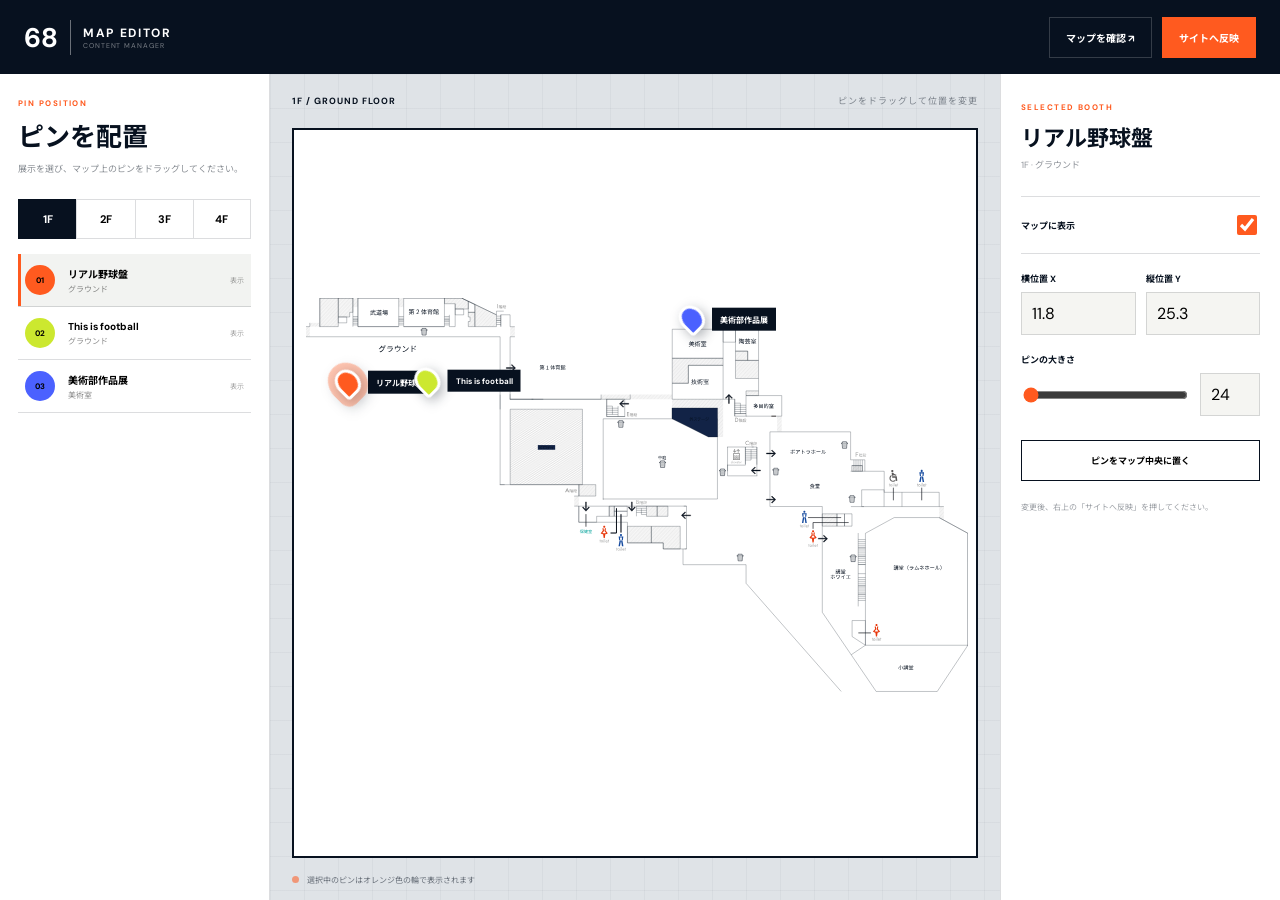
==== admin-map.html @ 493c0ae5 "Add files via upload" ====
<!doctype html>
<html lang="ja">
<head>
  <meta charset="utf-8">
  <meta name="viewport" content="width=device-width, initial-scale=1">
  <title>マップ編集 | SEIKO FESTA 管理画面</title>
  <link rel="preconnect" href="https://fonts.googleapis.com">
  <link rel="preconnect" href="https://fonts.gstatic.com" crossorigin>
  <link href="https://fonts.googleapis.com/css2?family=DM+Sans:wght@400;500;600;700&family=Noto+Sans+JP:wght@400;500;600;700&display=swap" rel="stylesheet">
  <link rel="stylesheet" href="admin-map.css">
  <style>[hidden]{display:none!important}.editor-svg{inset:0}</style>
  <script src="site-data.js"></script>
</head>
<body>
  <header class="editor-header">
    <a class="editor-brand" href="admin.html"><span>68</span><div><b>MAP EDITOR</b><small>CONTENT MANAGER</small></div></a>
    <div class="editor-header-actions"><a href="map.html" target="_blank">マップを確認 ↗</a><button id="export-button" type="button">サイトへ反映</button></div>
  </header>

  <main class="map-editor-app">
    <aside class="editor-sidebar">
      <div class="editor-intro"><p>PIN POSITION</p><h1>ピンを配置</h1><small>展示を選び、マップ上のピンをドラッグしてください。</small></div>
      <div class="editor-floors" id="editor-floors"><button class="active" data-floor="1F">1F</button><button data-floor="2F">2F</button><button data-floor="3F">3F</button><button data-floor="4F">4F</button></div>
      <div class="editor-booth-list" id="editor-booth-list"></div>
    </aside>

    <section class="editor-workspace">
      <div class="workspace-top"><b id="workspace-floor">1F / GROUND FLOOR</b><span>ピンをドラッグして位置を変更</span></div>
      <div class="editor-canvas" id="editor-canvas">
        <div class="editor-svg" id="editor-svg"></div>
        <div class="editor-pins" id="editor-pins"></div>
      </div>
      <div class="editor-help"><i></i> 選択中のピンはオレンジ色の輪で表示されます</div>
    </section>

    <aside class="pin-panel" id="pin-panel">
      <div class="pin-panel-empty" id="pin-panel-empty"><span>＋</span><p>左の一覧から展示を選択してください。</p></div>
      <div class="pin-panel-content" id="pin-panel-content" hidden>
        <p class="panel-kicker">SELECTED BOOTH</p><h2 id="selected-title"></h2><small id="selected-place"></small>
        <label class="toggle-row"><span>マップに表示</span><input id="pin-visible" type="checkbox"></label>
        <div class="coordinate-grid"><label><span>横位置 X</span><input id="pin-x" type="number" min="0" max="100" step="0.1"></label><label><span>縦位置 Y</span><input id="pin-y" type="number" min="0" max="100" step="0.1"></label></div>
        <label><span>ピンの大きさ</span><div class="size-control"><input id="pin-size-range" type="range" min="24" max="72" step="1"><input id="pin-size" type="number" min="24" max="72" step="1"></div></label>
        <button class="center-button" id="center-button" type="button">ピンをマップ中央に置く</button>
        <p class="panel-note">変更後、右上の「サイトへ反映」を押してください。</p>
      </div>
    </aside>
  </main>

  <dialog id="saved-dialog"><div>✓</div><h2>マップ設定を保存しました</h2><p>保存した <b>site-data.js</b> をサイトの同名ファイルと置き換えてください。</p><button id="dialog-close" type="button">閉じる</button></dialog>

  <script>
    const data = JSON.parse(JSON.stringify(window.SITE_DATA || { booths: [] }));
    const floorFiles = { "1F":"map1.8cgplEnB.svg", "2F":"map2.Cs3qd4O4.svg", "3F":"map3.BRoANSkX.svg", "4F":"map4.Dc8Ov8CJ.svg" };
    const floorLabels = { "1F":"GROUND FLOOR", "2F":"SECOND FLOOR", "3F":"THIRD FLOOR", "4F":"FOURTH FLOOR" };
    const floorAspects = { "1F":768.56/456.92, "2F":591.42/475.36, "3F":551.07/414.45, "4F":517.58/428.25 };
    const clamp = (value, minimum, maximum) => Math.min(maximum, Math.max(minimum, Number(value)));
    const escapeHTML = value => String(value ?? "").replace(/[&<>'"]/g, character => ({"&":"&amp;","<":"&lt;",">":"&gt;","'":"&#39;",'"':"&quot;"})[character]);
    const colorValue = value => /^#[0-9a-f]{6}$/i.test(value || "") ? value : "#ff5a1f";
    let activeFloor = "1F";
    let selectedId = null;
    let draggedId = null;

    const canvas = document.querySelector("#editor-canvas");
    const pins = document.querySelector("#editor-pins");
    const boothList = document.querySelector("#editor-booth-list");
    const pinX = document.querySelector("#pin-x");
    const pinY = document.querySelector("#pin-y");
    const pinSize = document.querySelector("#pin-size");
    const pinSizeRange = document.querySelector("#pin-size-range");
    const pinVisible = document.querySelector("#pin-visible");

    function currentBooth() { return data.booths.find(booth => booth.id === selectedId); }
    function floorBooths() { return data.booths.filter(booth => booth.floor === activeFloor); }

    function fitEditorMap() {
      const rect = canvas.getBoundingClientRect();
      const padding = 12;
      const availableWidth = Math.max(1, rect.width - padding * 2);
      const availableHeight = Math.max(1, rect.height - padding * 2);
      const aspect = floorAspects[activeFloor] || 1;
      let width = availableWidth;
      let height = width / aspect;
      if (height > availableHeight) { height = availableHeight; width = height * aspect; }
      const left = padding + (availableWidth - width) / 2;
      const top = padding + (availableHeight - height) / 2;
      [document.querySelector("#editor-svg"), pins].forEach(layer => {
        layer.style.left = `${left}px`; layer.style.top = `${top}px`;
        layer.style.right = "auto"; layer.style.bottom = "auto";
        layer.style.width = `${width}px`; layer.style.height = `${height}px`;
      });
    }

    async function loadSVG() {
      const holder = document.querySelector("#editor-svg");
      holder.classList.add("loading");
      try {
        const response = await fetch(floorFiles[activeFloor], { cache: "no-store" });
        if (!response.ok) throw new Error("load error");
        const source = await response.text();
        const svg = new DOMParser().parseFromString(source, "image/svg+xml").documentElement;
        const viewBox = svg.getAttribute("viewBox")?.trim().split(/[ ,]+/).map(Number);
        if (viewBox?.length === 4 && viewBox[2] > 0 && viewBox[3] > 0) floorAspects[activeFloor] = viewBox[2] / viewBox[3];
        svg.removeAttribute("width"); svg.removeAttribute("height"); svg.setAttribute("preserveAspectRatio", "xMidYMid meet");
        holder.replaceChildren(document.importNode(svg, true));
      } catch (error) {
        holder.innerHTML = `<object type="image/svg+xml" data="${floorFiles[activeFloor]}"></object>`;
      } finally { holder.classList.remove("loading"); fitEditorMap(); }
    }

    function renderList() {
      const list = floorBooths();
      boothList.innerHTML = list.length ? list.map((booth, index) => `<button type="button" data-id="${escapeHTML(booth.id)}" class="${booth.id === selectedId ? 'active' : ''}"><i style="background:${colorValue(booth.color)}">${String(index + 1).padStart(2,'0')}</i><span><b>${escapeHTML(booth.title)}</b><small>${escapeHTML(booth.place)}</small></span><em>${booth.mapVisible === false || booth.mapVisible === 'false' ? '非表示' : '表示'}</em></button>`).join("") : '<p class="no-booths">この階に展示はありません。</p>';
      boothList.querySelectorAll("button").forEach(button => button.addEventListener("click", () => selectBooth(button.dataset.id)));
    }

    function renderPins() {
      pins.innerHTML = floorBooths().filter(booth => booth.mapVisible !== false && booth.mapVisible !== "false").map(booth => `<button type="button" class="editor-pin ${booth.id === selectedId ? 'selected' : ''}" data-id="${escapeHTML(booth.id)}" style="--x:${clamp(booth.mapX ?? 50,0,100)}%;--y:${clamp(booth.mapY ?? 50,0,100)}%;--size:${clamp(booth.mapSize ?? 36,24,72)}px;--color:${colorValue(booth.color)}" aria-label="${escapeHTML(booth.title)}のピンを移動"><i></i><span>${escapeHTML(booth.title)}</span></button>`).join("");
      pins.querySelectorAll(".editor-pin").forEach(pin => {
        pin.addEventListener("click", () => selectBooth(pin.dataset.id));
        pin.addEventListener("pointerdown", event => { event.preventDefault(); draggedId = pin.dataset.id; selectBooth(draggedId, false); pin.setPointerCapture(event.pointerId); pin.classList.add("dragging"); });
        pin.addEventListener("pointermove", event => { if (draggedId !== pin.dataset.id) return; movePin(event.clientX, event.clientY); });
        const stop = () => { draggedId = null; pin.classList.remove("dragging"); };
        pin.addEventListener("pointerup", stop); pin.addEventListener("pointercancel", stop);
      });
    }

    function movePin(clientX, clientY) {
      const booth = currentBooth(); if (!booth) return;
      const rect = pins.getBoundingClientRect();
      booth.mapX = Math.round(clamp((clientX - rect.left) / rect.width * 100, 0, 100) * 10) / 10;
      booth.mapY = Math.round(clamp((clientY - rect.top) / rect.height * 100, 0, 100) * 10) / 10;
      pinX.value = booth.mapX; pinY.value = booth.mapY;
      const pin = pins.querySelector(`[data-id="${CSS.escape(booth.id)}"]`);
      if (pin) { pin.style.setProperty("--x", `${booth.mapX}%`); pin.style.setProperty("--y", `${booth.mapY}%`); }
    }

    function selectBooth(id, rerender = true) {
      selectedId = id;
      const booth = currentBooth(); if (!booth) return;
      document.querySelector("#pin-panel-empty").hidden = true;
      document.querySelector("#pin-panel-content").hidden = false;
      document.querySelector("#selected-title").textContent = booth.title;
      document.querySelector("#selected-place").textContent = `${booth.floor} · ${booth.place}`;
      pinX.value = booth.mapX ?? 50; pinY.value = booth.mapY ?? 50; pinSize.value = booth.mapSize ?? 36; pinSizeRange.value = booth.mapSize ?? 36;
      pinVisible.checked = booth.mapVisible !== false && booth.mapVisible !== "false";
      renderList();
      if (rerender) renderPins();
      else pins.querySelectorAll(".editor-pin").forEach(pin => pin.classList.toggle("selected", pin.dataset.id === id));
    }

    function updateSelected() {
      const booth = currentBooth(); if (!booth) return;
      booth.mapX = clamp(pinX.value,0,100); booth.mapY = clamp(pinY.value,0,100); booth.mapSize = clamp(pinSize.value,24,72); booth.mapVisible = pinVisible.checked;
      pinSizeRange.value = booth.mapSize; renderList(); renderPins();
    }

    [pinX,pinY,pinSize,pinVisible].forEach(input => input.addEventListener("input", updateSelected));
    pinSizeRange.addEventListener("input", () => { pinSize.value = pinSizeRange.value; updateSelected(); });
    document.querySelector("#center-button").addEventListener("click", () => { pinX.value=50; pinY.value=50; pinVisible.checked=true; updateSelected(); });

    function selectFloor(floor) {
      activeFloor = floor;
      document.querySelectorAll("#editor-floors button").forEach(button => button.classList.toggle("active", button.dataset.floor === floor));
      document.querySelector("#workspace-floor").textContent = `${floor} / ${floorLabels[floor]}`;
      const first = floorBooths()[0]; selectedId = first?.id || null;
      fitEditorMap(); loadSVG(); renderList(); renderPins();
      if (first) selectBooth(first.id); else { document.querySelector("#pin-panel-empty").hidden=false; document.querySelector("#pin-panel-content").hidden=true; }
    }
    document.querySelectorAll("#editor-floors button").forEach(button => button.addEventListener("click", () => selectFloor(button.dataset.floor)));
    window.addEventListener("resize", fitEditorMap);

    function makeDataFile() { return `window.SITE_DATA = ${JSON.stringify(data, null, 2)};\n`; }
    document.querySelector("#export-button").addEventListener("click", async () => {
      const content = makeDataFile();
      try {
        if ("showSaveFilePicker" in window) {
          const handle = await window.showSaveFilePicker({ suggestedName:"site-data.js", types:[{description:"JavaScript data file",accept:{"text/javascript":[".js"]}}] });
          const writable = await handle.createWritable(); await writable.write(content); await writable.close();
        } else {
          const url = URL.createObjectURL(new Blob([content],{type:"text/javascript;charset=utf-8"}));
          const link = document.createElement("a"); link.href=url; link.download="site-data.js"; link.click(); URL.revokeObjectURL(url);
        }
        document.querySelector("#saved-dialog").showModal();
      } catch (error) { if (error.name !== "AbortError") alert("保存できませんでした。もう一度お試しください。"); }
    });
    document.querySelector("#dialog-close").addEventListener("click", () => document.querySelector("#saved-dialog").close());
    selectFloor("1F");
  </script>
</body>
</html>
---- admin-map.css ----
:root{--ink:#07111f;--panel:#0a1727;--paper:#dfe3e7;--orange:#ff5a1f;--lime:#d7ff42;--line:rgba(7,17,31,.14)}*{box-sizing:border-box}html,body{width:100%;height:100%;margin:0;overflow:hidden}body{background:#eef0f1;color:var(--ink);font-family:"DM Sans","Noto Sans JP",sans-serif}a{color:inherit;text-decoration:none}button,input{font:inherit}.editor-header{height:74px;padding:0 24px;display:flex;align-items:center;justify-content:space-between;background:var(--ink);color:#fff}.editor-brand{display:flex;align-items:center;gap:12px}.editor-brand>span{font-size:27px;font-weight:700;border-right:1px solid rgba(255,255,255,.4);padding-right:12px}.editor-brand b{display:block;font-size:12px;letter-spacing:.14em}.editor-brand small{display:block;font-size:7px;letter-spacing:.13em;opacity:.45}.editor-header-actions{display:flex;align-items:center;gap:10px}.editor-header-actions a,.editor-header-actions button{border:1px solid rgba(255,255,255,.18);background:transparent;color:#fff;padding:12px 16px;font-size:10px;font-weight:700;cursor:pointer}.editor-header-actions button{background:var(--orange);border-color:var(--orange)}.map-editor-app{height:calc(100dvh - 74px);display:grid;grid-template-columns:270px minmax(0,1fr) 280px}.editor-sidebar{min-height:0;padding:24px 18px;background:#fff;border-right:1px solid var(--line);display:flex;flex-direction:column}.editor-intro p,.panel-kicker{margin:0;font-size:8px;font-weight:700;letter-spacing:.18em;color:var(--orange)}.editor-intro h1{margin:8px 0;font-size:26px}.editor-intro small{display:block;font-size:9px;line-height:1.7;opacity:.48}.editor-floors{display:grid;grid-template-columns:repeat(4,1fr);margin:22px 0 15px}.editor-floors button{height:40px;border:1px solid var(--line);border-right:0;background:transparent;font-size:11px;font-weight:700;cursor:pointer}.editor-floors button:last-child{border-right:1px solid var(--line)}.editor-floors button.active{background:var(--ink);color:#fff}.editor-booth-list{min-height:0;overflow-y:auto}.editor-booth-list button{width:100%;display:grid;grid-template-columns:34px 1fr auto;align-items:center;gap:9px;padding:11px 7px;border:0;border-bottom:1px solid var(--line);background:transparent;text-align:left;cursor:pointer}.editor-booth-list button:hover,.editor-booth-list button.active{background:#f2f3f1}.editor-booth-list button.active{box-shadow:inset 3px 0 var(--orange)}.editor-booth-list i{width:30px;height:30px;display:grid;place-items:center;border-radius:50%;font-style:normal;font-size:8px;font-weight:700}.editor-booth-list b{display:block;font-size:10px}.editor-booth-list small{display:block;margin-top:2px;font-size:8px;opacity:.45}.editor-booth-list em{font-style:normal;font-size:7px;opacity:.35}.no-booths{font-size:10px;opacity:.4;text-align:center;padding:30px 0}.editor-workspace{position:relative;min-width:0;min-height:0;padding:54px 22px 42px;background:var(--paper);background-image:linear-gradient(rgba(7,17,31,.035) 1px,transparent 1px),linear-gradient(90deg,rgba(7,17,31,.035) 1px,transparent 1px);background-size:34px 34px}.workspace-top{position:absolute;left:22px;right:22px;top:20px;display:flex;justify-content:space-between;align-items:center;font-size:9px;letter-spacing:.11em}.workspace-top span{opacity:.45}.editor-canvas{position:relative;width:100%;height:100%;background:#fff;border:2px solid var(--ink);overflow:hidden;touch-action:none}.editor-svg{position:absolute;inset:12px;display:grid;place-items:center;pointer-events:none}.editor-svg.loading{opacity:.2}.editor-svg svg,.editor-svg object{width:100%;height:100%;pointer-events:none}.editor-svg svg *{vector-effect:non-scaling-stroke}.editor-pins{position:absolute;inset:0;pointer-events:none}.editor-pin{position:absolute;left:var(--x);top:var(--y);z-index:3;display:flex;align-items:center;gap:8px;border:0;background:transparent;transform:translate(-50%,-100%);pointer-events:auto;cursor:grab}.editor-pin.dragging{cursor:grabbing;z-index:20}.editor-pin i{width:var(--size);height:calc(var(--size)*1.18);display:block;background:var(--color);border:max(3px,calc(var(--size)*.1)) solid #fff;border-radius:50% 50% 50% 4px;transform:rotate(-45deg);filter:drop-shadow(0 5px 6px rgba(7,17,31,.3))}.editor-pin span{padding:6px 8px;background:var(--ink);color:#fff;font-size:8px;font-weight:700;white-space:nowrap}.editor-pin.selected i{box-shadow:0 0 0 7px rgba(255,90,31,.34)}.editor-help{position:absolute;left:22px;bottom:15px;font-size:8px;opacity:.55}.editor-help i{display:inline-block;width:7px;height:7px;margin-right:6px;background:var(--orange);border-radius:50%}.pin-panel{padding:28px 20px;background:#fff;border-left:1px solid var(--line);overflow-y:auto}.pin-panel-empty{height:100%;display:grid;place-items:center;align-content:center;text-align:center;color:rgba(7,17,31,.35)}.pin-panel-empty span{font-size:42px;font-weight:300}.pin-panel-empty p{max-width:150px;font-size:10px;line-height:1.7}.pin-panel-content h2{margin:8px 0 5px;font-size:22px}.pin-panel-content>small{display:block;margin-bottom:25px;font-size:9px;opacity:.45}.pin-panel-content label{display:block;margin-top:18px}.pin-panel-content label>span{display:block;margin-bottom:7px;font-size:9px;font-weight:700}.pin-panel-content input[type=number]{width:100%;height:43px;padding:0 10px;border:1px solid var(--line);background:#f5f5f2}.toggle-row{display:flex!important;justify-content:space-between;align-items:center;padding:15px 0;border-top:1px solid var(--line);border-bottom:1px solid var(--line)}.toggle-row span{margin:0!important}.toggle-row input{width:20px;height:20px;accent-color:var(--orange)}.coordinate-grid{display:grid;grid-template-columns:1fr 1fr;gap:10px}.size-control{display:grid;grid-template-columns:1fr 60px;gap:10px;align-items:center}.size-control input[type=range]{accent-color:var(--orange)}.center-button{width:100%;margin-top:24px;padding:13px;border:1px solid var(--ink);background:transparent;font-size:9px;font-weight:700;cursor:pointer}.center-button:hover{background:var(--ink);color:#fff}.panel-note{margin-top:20px;font-size:8px;line-height:1.7;opacity:.4}dialog{width:min(420px,calc(100% - 30px));padding:35px;border:0;text-align:center;box-shadow:0 24px 70px rgba(7,17,31,.3)}dialog::backdrop{background:rgba(7,17,31,.65)}dialog>div{width:46px;height:46px;margin:auto;display:grid;place-items:center;border-radius:50%;background:var(--lime);font-weight:700}dialog h2{font-size:20px}dialog p{font-size:10px;line-height:1.8;opacity:.6}dialog button{margin-top:12px;padding:11px 25px;border:0;background:var(--ink);color:#fff;cursor:pointer}@media(max-width:900px){.map-editor-app{grid-template-columns:210px minmax(0,1fr)}.pin-panel{position:fixed;left:210px;right:0;bottom:0;z-index:20;max-height:235px;border-top:1px solid var(--line)}.pin-panel-content{display:grid;grid-template-columns:1fr 1fr;gap:0 14px}.pin-panel-content h2,.pin-panel-content>small,.panel-kicker{grid-column:1/3}.panel-note{display:none}.center-button{margin-top:18px}.editor-workspace{padding-bottom:230px}}@media(max-width:650px){.editor-header{height:62px;padding:0 12px}.editor-header-actions a{display:none}.map-editor-app{height:calc(100dvh - 62px);grid-template-columns:1fr;grid-template-rows:170px minmax(0,1fr)}.editor-sidebar{padding:12px}.editor-intro small{display:none}.editor-intro h1{font-size:19px;margin:4px 0}.editor-floors{position:absolute;right:12px;top:73px;width:190px;margin:0}.editor-booth-list{display:flex;gap:7px;margin-top:8px;overflow-x:auto}.editor-booth-list button{flex:0 0 190px;border:1px solid var(--line)}.editor-workspace{padding:42px 8px 210px}.workspace-top{left:9px;right:9px;top:14px}.workspace-top span{display:none}.pin-panel{left:0;max-height:200px;padding:15px}.pin-panel-content{grid-template-columns:1fr 1fr}.pin-panel-content h2{font-size:16px}.pin-panel-content>small{margin-bottom:8px}.toggle-row{margin-top:5px!important}.coordinate-grid{margin-top:-8px}.pin-panel-content label{margin-top:10px}.center-button{display:none}.editor-pin span{display:none}}
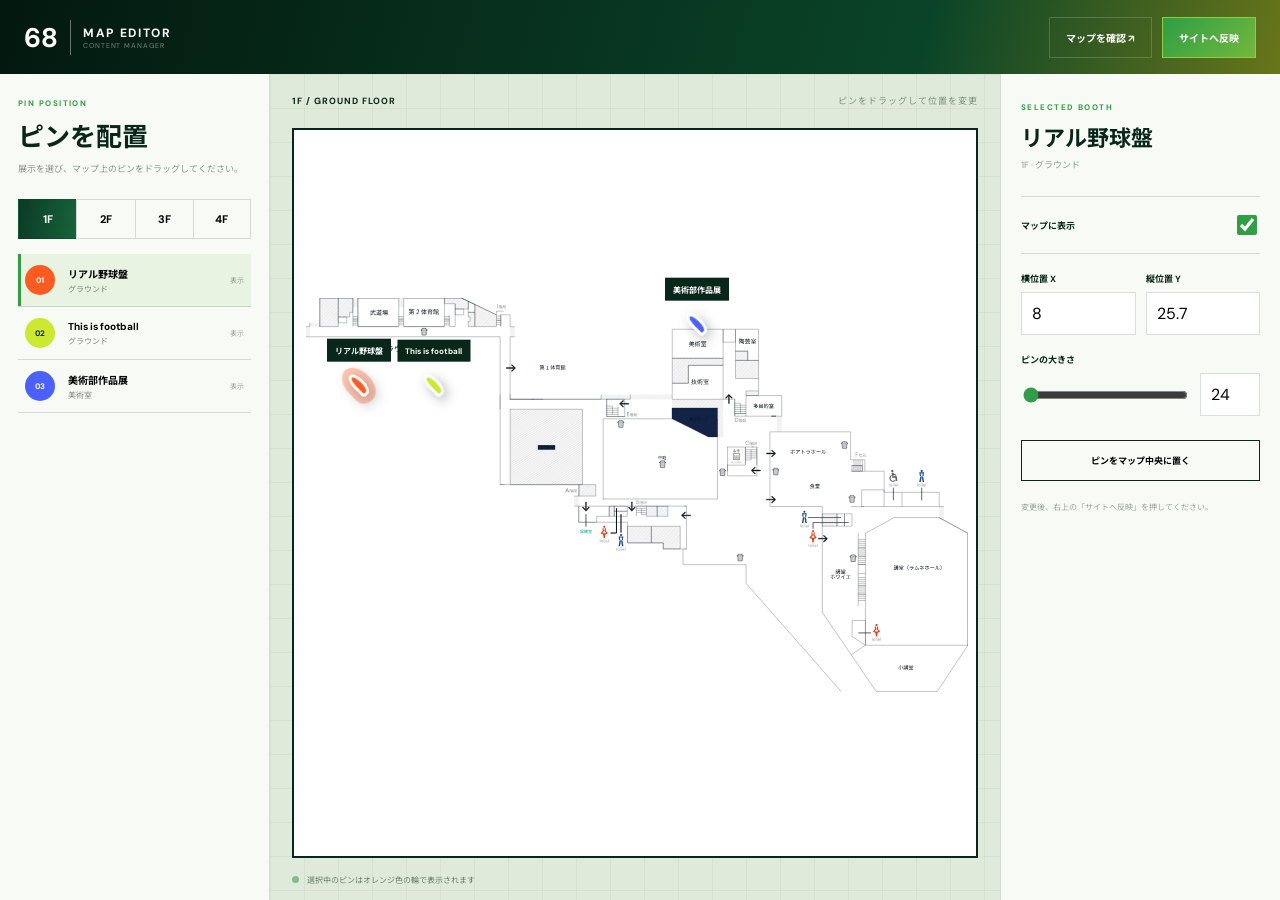
==== commit e4f7f956: "サイト全体をGERMINAL SIGNALデザインに刷新" ====
--- a/admin-map.html
+++ b/admin-map.html
@@ -7,7 +7,16 @@
   <link rel="preconnect" href="https://fonts.googleapis.com">
   <link rel="preconnect" href="https://fonts.gstatic.com" crossorigin>
   <link href="https://fonts.googleapis.com/css2?family=DM+Sans:wght@400;500;600;700&family=Noto+Sans+JP:wght@400;500;600;700&display=swap" rel="stylesheet">
-  <link rel="stylesheet" href="admin-map.css">
+  <link rel="stylesheet" href="admin-map.css?v=compact-1">
+  <style>
+    .editor-pin{display:block;width:var(--size);height:calc(var(--size)*1.18);gap:0}.editor-pin i{width:100%;height:100%}.editor-pin span{position:absolute;left:50%;bottom:calc(100% + 9px);transform:translateX(-50%)}
+    :root{--ink:#08271b;--panel:#0a3021;--paper:#e6f1df;--orange:#2f9e44;--lime:#c8ea4b;--line:rgba(8,39,27,.15)}
+    body{background:#edf5e8}.editor-header{background:linear-gradient(105deg,#03180f,#0a4428 72%,#68751a);box-shadow:0 8px 28px rgba(3,24,15,.18)}
+    .editor-header-actions button{background:linear-gradient(135deg,#2f9e44,#72b83d);border-color:#8ccf46}.editor-sidebar{background:#f8fbf5}.editor-floors button.active{background:linear-gradient(100deg,#0a3b26,#17643a)}
+    .editor-booth-list button:hover,.editor-booth-list button.active{background:#e8f3e2}.editor-booth-list button.active{box-shadow:inset 3px 0 var(--orange)}
+    .editor-workspace{background-color:#dfeada;background-image:linear-gradient(rgba(8,39,27,.045) 1px,transparent 1px),linear-gradient(90deg,rgba(8,39,27,.045) 1px,transparent 1px)}
+    .pin-panel{background:#f8fbf5}.pin-panel-content input[type=number]{background:#fff}.center-button:hover{background:#0a3b26}
+  </style>
   <style>[hidden]{display:none!important}.editor-svg{inset:0}</style>
   <script src="site-data.js"></script>
 </head>
@@ -54,8 +63,15 @@
     const floorLabels = { "1F":"GROUND FLOOR", "2F":"SECOND FLOOR", "3F":"THIRD FLOOR", "4F":"FOURTH FLOOR" };
     const floorAspects = { "1F":768.56/456.92, "2F":591.42/475.36, "3F":551.07/414.45, "4F":517.58/428.25 };
     const clamp = (value, minimum, maximum) => Math.min(maximum, Math.max(minimum, Number(value)));
+    const positionValue = value => Math.min(100, Math.max(0, Number.isFinite(Number(value)) ? Number(value) : 50));
     const escapeHTML = value => String(value ?? "").replace(/[&<>'"]/g, character => ({"&":"&amp;","<":"&lt;",">":"&gt;","'":"&#39;",'"':"&quot;"})[character]);
     const colorValue = value => /^#[0-9a-f]{6}$/i.test(value || "") ? value : "#ff5a1f";
+    const contrastText = value => {
+      const color = colorValue(value).slice(1);
+      const [r, g, b] = [0, 2, 4].map(index => parseInt(color.slice(index, index + 2), 16) / 255);
+      const linear = channel => channel <= .03928 ? channel / 12.92 : ((channel + .055) / 1.055) ** 2.4;
+      return .2126 * linear(r) + .7152 * linear(g) + .0722 * linear(b) > .38 ? "#08271b" : "#ffffff";
+    };
     let activeFloor = "1F";
     let selectedId = null;
     let draggedId = null;
@@ -109,12 +125,12 @@
 
     function renderList() {
       const list = floorBooths();
-      boothList.innerHTML = list.length ? list.map((booth, index) => `<button type="button" data-id="${escapeHTML(booth.id)}" class="${booth.id === selectedId ? 'active' : ''}"><i style="background:${colorValue(booth.color)}">${String(index + 1).padStart(2,'0')}</i><span><b>${escapeHTML(booth.title)}</b><small>${escapeHTML(booth.place)}</small></span><em>${booth.mapVisible === false || booth.mapVisible === 'false' ? '非表示' : '表示'}</em></button>`).join("") : '<p class="no-booths">この階に展示はありません。</p>';
+      boothList.innerHTML = list.length ? list.map((booth, index) => `<button type="button" data-id="${escapeHTML(booth.id)}" class="${booth.id === selectedId ? 'active' : ''}"><i style="background:${colorValue(booth.color)};color:${contrastText(booth.color)}">${String(index + 1).padStart(2,'0')}</i><span><b>${escapeHTML(booth.title)}</b><small>${escapeHTML(booth.place)}</small></span><em>${booth.mapVisible === false || booth.mapVisible === 'false' ? '非表示' : '表示'}</em></button>`).join("") : '<p class="no-booths">この階に展示はありません。</p>';
       boothList.querySelectorAll("button").forEach(button => button.addEventListener("click", () => selectBooth(button.dataset.id)));
     }
 
     function renderPins() {
-      pins.innerHTML = floorBooths().filter(booth => booth.mapVisible !== false && booth.mapVisible !== "false").map(booth => `<button type="button" class="editor-pin ${booth.id === selectedId ? 'selected' : ''}" data-id="${escapeHTML(booth.id)}" style="--x:${clamp(booth.mapX ?? 50,0,100)}%;--y:${clamp(booth.mapY ?? 50,0,100)}%;--size:${clamp(booth.mapSize ?? 36,24,72)}px;--color:${colorValue(booth.color)}" aria-label="${escapeHTML(booth.title)}のピンを移動"><i></i><span>${escapeHTML(booth.title)}</span></button>`).join("");
+      pins.innerHTML = floorBooths().filter(booth => booth.mapVisible !== false && booth.mapVisible !== "false").map(booth => `<button type="button" class="editor-pin ${booth.id === selectedId ? 'selected' : ''}" data-id="${escapeHTML(booth.id)}" style="--x:${positionValue(booth.mapX)}%;--y:${positionValue(booth.mapY)}%;--size:${clamp(booth.mapSize ?? 36,24,72)}px;--color:${colorValue(booth.color)}" aria-label="${escapeHTML(booth.title)}のピンを移動"><i></i><span>${escapeHTML(booth.title)}</span></button>`).join("");
       pins.querySelectorAll(".editor-pin").forEach(pin => {
         pin.addEventListener("click", () => selectBooth(pin.dataset.id));
         pin.addEventListener("pointerdown", event => { event.preventDefault(); draggedId = pin.dataset.id; selectBooth(draggedId, false); pin.setPointerCapture(event.pointerId); pin.classList.add("dragging"); });
